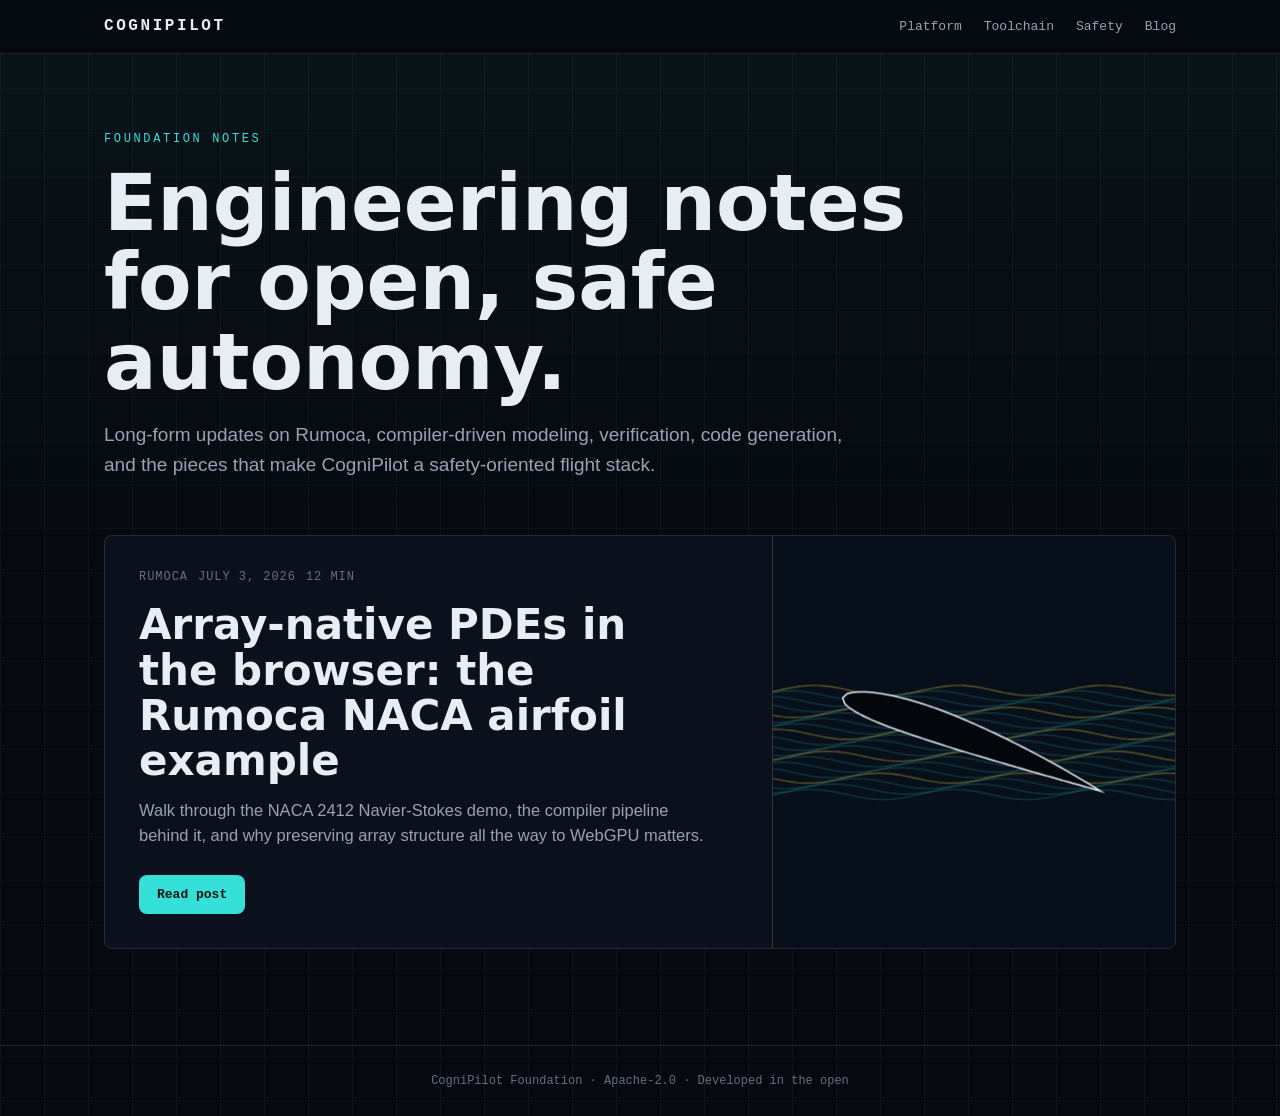
==== site/blog/index.html @ 6e5c103f "Add Rumoca NACA blog and gated Pages deploy" ====
<!DOCTYPE html>
<html lang="en">
<head>
  <meta charset="utf-8">
  <meta name="viewport" content="width=device-width, initial-scale=1">
  <meta name="color-scheme" content="dark">
  <title>CogniPilot Blog</title>
  <meta name="description" content="Technical notes from the CogniPilot Foundation on safe autonomy, Rumoca, verification, and compiler-driven flight software.">
  <meta name="theme-color" content="#06090f">
  <style>
    :root {
      --bg: #06090f;
      --panel: #0c1320;
      --panel2: #101a28;
      --text: #e6edf4;
      --muted: #95a3b5;
      --dim: #627084;
      --line: rgba(255,255,255,.11);
      --accent: #35e0d8;
      --amber: #f2c33a;
      --red: #ef5a5f;
    }
    * { box-sizing: border-box; }
    body {
      margin: 0;
      background:
        linear-gradient(180deg, rgba(53,224,216,.05), rgba(6,9,15,0) 36rem),
        linear-gradient(90deg, rgba(255,255,255,.035) 1px, transparent 1px),
        linear-gradient(180deg, rgba(255,255,255,.025) 1px, transparent 1px),
        var(--bg);
      background-size: auto, 44px 44px, 44px 44px, auto;
      color: var(--text);
      font-family: "IBM Plex Sans", -apple-system, BlinkMacSystemFont, "Segoe UI", sans-serif;
      line-height: 1.55;
    }
    a { color: inherit; text-decoration: none; }
    header {
      position: sticky;
      top: 0;
      z-index: 20;
      border-bottom: 1px solid var(--line);
      background: rgba(6,9,15,.82);
      backdrop-filter: blur(14px);
    }
    nav {
      max-width: 1120px;
      margin: 0 auto;
      padding: 14px 24px;
      display: flex;
      align-items: center;
      gap: 26px;
    }
    .brand {
      font-family: "IBM Plex Mono", ui-monospace, monospace;
      font-weight: 700;
      letter-spacing: .16em;
      color: var(--text);
    }
    .links {
      margin-left: auto;
      display: flex;
      gap: 22px;
      color: var(--muted);
      font: 13px "IBM Plex Mono", ui-monospace, monospace;
    }
    .links a:hover { color: var(--accent); }
    main {
      max-width: 1120px;
      margin: 0 auto;
      padding: 78px 24px 96px;
    }
    .eyebrow {
      color: var(--accent);
      font: 12px "IBM Plex Mono", ui-monospace, monospace;
      letter-spacing: .22em;
      text-transform: uppercase;
    }
    h1 {
      max-width: 820px;
      margin: 18px 0 18px;
      font-family: "Space Grotesk", "IBM Plex Sans", system-ui, sans-serif;
      font-size: clamp(42px, 7vw, 78px);
      line-height: 1.02;
      letter-spacing: 0;
    }
    .lead {
      max-width: 760px;
      margin: 0;
      color: var(--muted);
      font-size: 19px;
    }
    .post-grid {
      display: grid;
      grid-template-columns: minmax(0, 1fr);
      gap: 18px;
      margin-top: 56px;
    }
    .post {
      display: grid;
      grid-template-columns: minmax(0, .92fr) minmax(300px, .58fr);
      gap: 28px;
      border: 1px solid var(--line);
      background: rgba(12,19,32,.82);
      border-radius: 8px;
      overflow: hidden;
    }
    .post-copy { padding: 34px; }
    .meta {
      display: flex;
      flex-wrap: wrap;
      gap: 10px;
      margin-bottom: 18px;
      color: var(--dim);
      font: 12px "IBM Plex Mono", ui-monospace, monospace;
      letter-spacing: .08em;
      text-transform: uppercase;
    }
    h2 {
      margin: 0 0 14px;
      font-family: "Space Grotesk", "IBM Plex Sans", system-ui, sans-serif;
      font-size: clamp(26px, 3.5vw, 42px);
      line-height: 1.08;
      letter-spacing: 0;
    }
    .post p {
      margin: 0;
      color: var(--muted);
      font-size: 16.5px;
    }
    .button {
      display: inline-flex;
      align-items: center;
      gap: 10px;
      margin-top: 26px;
      padding: 12px 18px;
      border-radius: 8px;
      background: var(--accent);
      color: #04120f;
      font: 700 13px "IBM Plex Mono", ui-monospace, monospace;
    }
    .visual {
      min-height: 330px;
      border-left: 1px solid var(--line);
      background:
        linear-gradient(135deg, rgba(53,224,216,.18), rgba(242,195,58,.08) 46%, rgba(239,90,95,.10)),
        #07101a;
      position: relative;
      overflow: hidden;
    }
    .visual canvas {
      position: absolute;
      inset: 0;
      width: 100%;
      height: 100%;
    }
    footer {
      border-top: 1px solid var(--line);
      color: var(--dim);
      padding: 28px 24px;
      font: 12px "IBM Plex Mono", ui-monospace, monospace;
      text-align: center;
    }
    @media (max-width: 820px) {
      nav { flex-wrap: wrap; }
      .links { width: 100%; margin-left: 0; justify-content: space-between; }
      .post { grid-template-columns: 1fr; }
      .visual { min-height: 260px; border-left: 0; border-top: 1px solid var(--line); }
      .post-copy { padding: 26px; }
    }
  </style>
</head>
<body>
  <header>
    <nav>
      <a class="brand" href="../">COGNIPILOT</a>
      <div class="links">
        <a href="../#platform">Platform</a>
        <a href="../#toolchain">Toolchain</a>
        <a href="../#safety">Safety</a>
        <a href="./">Blog</a>
      </div>
    </nav>
  </header>
  <main>
    <div class="eyebrow">Foundation Notes</div>
    <h1>Engineering notes for open, safe autonomy.</h1>
    <p class="lead">Long-form updates on Rumoca, compiler-driven modeling, verification, code generation, and the pieces that make CogniPilot a safety-oriented flight stack.</p>

    <section class="post-grid" aria-label="Blog posts">
      <article class="post">
        <div class="post-copy">
          <div class="meta">
            <span>Rumoca</span>
            <span>July 3, 2026</span>
            <span>12 min</span>
          </div>
          <h2>Array-native PDEs in the browser: the Rumoca NACA airfoil example</h2>
          <p>Walk through the NACA 2412 Navier-Stokes demo, the compiler pipeline behind it, and why preserving array structure all the way to WebGPU matters.</p>
          <a class="button" href="rumoca-naca-pde.html">Read post</a>
        </div>
        <div class="visual" aria-hidden="true">
          <canvas id="airfoil-preview"></canvas>
        </div>
      </article>
    </section>
  </main>
  <footer>
    CogniPilot Foundation · Apache-2.0 · Developed in the open
  </footer>
  <script>
    (function () {
      const canvas = document.getElementById('airfoil-preview');
      if (!canvas) return;
      const ctx = canvas.getContext('2d');
      function resize() {
        const r = canvas.getBoundingClientRect();
        const dpr = Math.min(2, window.devicePixelRatio || 1);
        canvas.width = Math.max(1, Math.floor(r.width * dpr));
        canvas.height = Math.max(1, Math.floor(r.height * dpr));
        ctx.setTransform(dpr, 0, 0, dpr, 0, 0);
      }
      function naca(x) {
        const m = 0.02, p = 0.4, t = 0.12;
        const yc = x < p ? m / (p * p) * (2 * p * x - x * x)
                         : m / ((1 - p) * (1 - p)) * ((1 - 2 * p) + 2 * p * x - x * x);
        const dyc = x < p ? 2 * m / (p * p) * (p - x)
                          : 2 * m / ((1 - p) * (1 - p)) * (p - x);
        const yt = 5 * t * (0.2969 * Math.sqrt(Math.max(x, 0)) - 0.1260 * x - 0.3516 * x * x + 0.2843 * x * x * x - 0.1036 * x * x * x * x);
        const th = Math.atan(dyc);
        return {
          ux: x - yt * Math.sin(th),
          uy: yc + yt * Math.cos(th),
          lx: x + yt * Math.sin(th),
          ly: yc - yt * Math.cos(th)
        };
      }
      function draw(t) {
        const w = canvas.clientWidth || 400;
        const h = canvas.clientHeight || 300;
        ctx.clearRect(0, 0, w, h);
        ctx.fillStyle = '#07101a';
        ctx.fillRect(0, 0, w, h);
        const cx = w * 0.48, cy = h * 0.50, chord = Math.min(w * 0.68, h * 1.25);
        const aoa = Math.sin(t * 0.00045) * 0.34 + 0.14;
        const px = (x, y) => {
          const X = (x - 0.48) * chord;
          const Y = -y * chord;
          return [cx + X * Math.cos(aoa) - Y * Math.sin(aoa), cy + X * Math.sin(aoa) + Y * Math.cos(aoa)];
        };
        for (let k = 0; k < 20; k++) {
          const yy = (k / 19 - .5) * h * .72;
          ctx.beginPath();
          for (let i = 0; i <= 80; i++) {
            const x = i / 80 * w;
            const y = cy + yy * .35 + Math.sin(i * .22 + t * .002 + k) * 5;
            if (i === 0) ctx.moveTo(x, y); else ctx.lineTo(x, y);
          }
          ctx.strokeStyle = k % 4 === 0 ? 'rgba(242,195,58,.38)' : 'rgba(53,224,216,.26)';
          ctx.lineWidth = k % 4 === 0 ? 1.4 : 1;
          ctx.stroke();
        }
        ctx.beginPath();
        for (let i = 0; i <= 80; i++) {
          const a = naca(i / 80);
          const p = px(a.ux, a.uy);
          if (i === 0) ctx.moveTo(p[0], p[1]); else ctx.lineTo(p[0], p[1]);
        }
        for (let i = 80; i >= 0; i--) {
          const a = naca(i / 80);
          const p = px(a.lx, a.ly);
          ctx.lineTo(p[0], p[1]);
        }
        ctx.closePath();
        ctx.fillStyle = '#03070c';
        ctx.fill();
        ctx.strokeStyle = '#e6edf4';
        ctx.lineWidth = 1.5;
        ctx.stroke();
        requestAnimationFrame(draw);
      }
      resize();
      window.addEventListener('resize', resize);
      requestAnimationFrame(draw);
    })();
  </script>
</body>
</html>
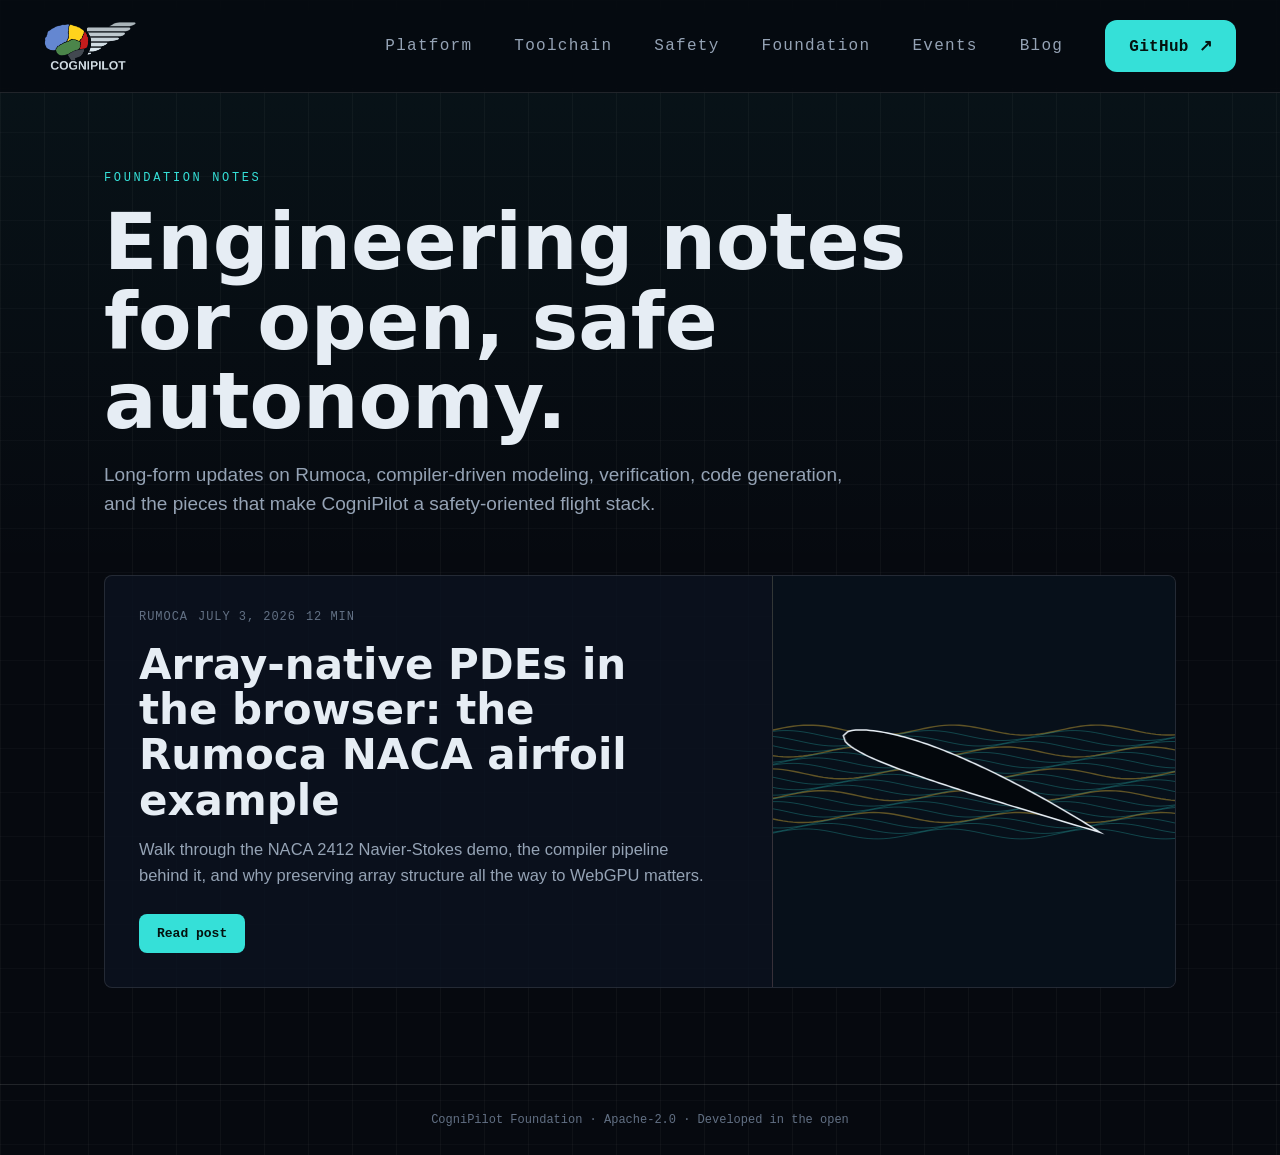
==== commit acd78262: "Use Rumoca guide widget on NACA blog" ====
--- a/site/blog/index.html
+++ b/site/blog/index.html
@@ -43,27 +43,37 @@
       backdrop-filter: blur(14px);
     }
     nav {
-      max-width: 1120px;
+      width: 100%;
+      min-height: 92px;
       margin: 0 auto;
-      padding: 14px 24px;
+      padding: 20px 44px;
       display: flex;
       align-items: center;
-      gap: 26px;
+      gap: 28px;
     }
     .brand {
-      font-family: "IBM Plex Mono", ui-monospace, monospace;
-      font-weight: 700;
-      letter-spacing: .16em;
-      color: var(--text);
-    }
+      display: flex;
+      align-items: center;
+    }
+    .brand img { height: 50px; width: auto; display: block; }
     .links {
       margin-left: auto;
       display: flex;
-      gap: 22px;
+      align-items: center;
+      gap: 42px;
       color: var(--muted);
-      font: 13px "IBM Plex Mono", ui-monospace, monospace;
+      font: 16px "IBM Plex Mono", ui-monospace, monospace;
+      letter-spacing: .08em;
     }
     .links a:hover { color: var(--accent); }
+    .github-link {
+      padding: 16px 24px;
+      border-radius: 12px;
+      background: var(--accent);
+      color: #04120f;
+      font-weight: 700;
+      letter-spacing: .02em;
+    }
     main {
       max-width: 1120px;
       margin: 0 auto;
@@ -161,8 +171,10 @@
       text-align: center;
     }
     @media (max-width: 820px) {
-      nav { flex-wrap: wrap; }
-      .links { width: 100%; margin-left: 0; justify-content: space-between; }
+      nav { min-height: auto; flex-wrap: wrap; padding: 16px 20px; }
+      .brand img { height: 38px; }
+      .links { width: 100%; margin-left: 0; justify-content: flex-start; gap: 16px; overflow-x: auto; font-size: 12px; }
+      .github-link { padding: 10px 14px; border-radius: 8px; }
       .post { grid-template-columns: 1fr; }
       .visual { min-height: 260px; border-left: 0; border-top: 1px solid var(--line); }
       .post-copy { padding: 26px; }
@@ -172,12 +184,17 @@
 <body>
   <header>
     <nav>
-      <a class="brand" href="../">COGNIPILOT</a>
+      <a class="brand" href="../" aria-label="CogniPilot home">
+        <img src="../assets/cognipilot-logo-dark.png" alt="CogniPilot">
+      </a>
       <div class="links">
         <a href="../#platform">Platform</a>
         <a href="../#toolchain">Toolchain</a>
         <a href="../#safety">Safety</a>
+        <a href="../#foundation">Foundation</a>
+        <a href="../#summit">Events</a>
         <a href="./">Blog</a>
+        <a class="github-link" href="https://github.com/CogniPilot" target="_blank" rel="noreferrer">GitHub &#8599;</a>
       </div>
     </nav>
   </header>
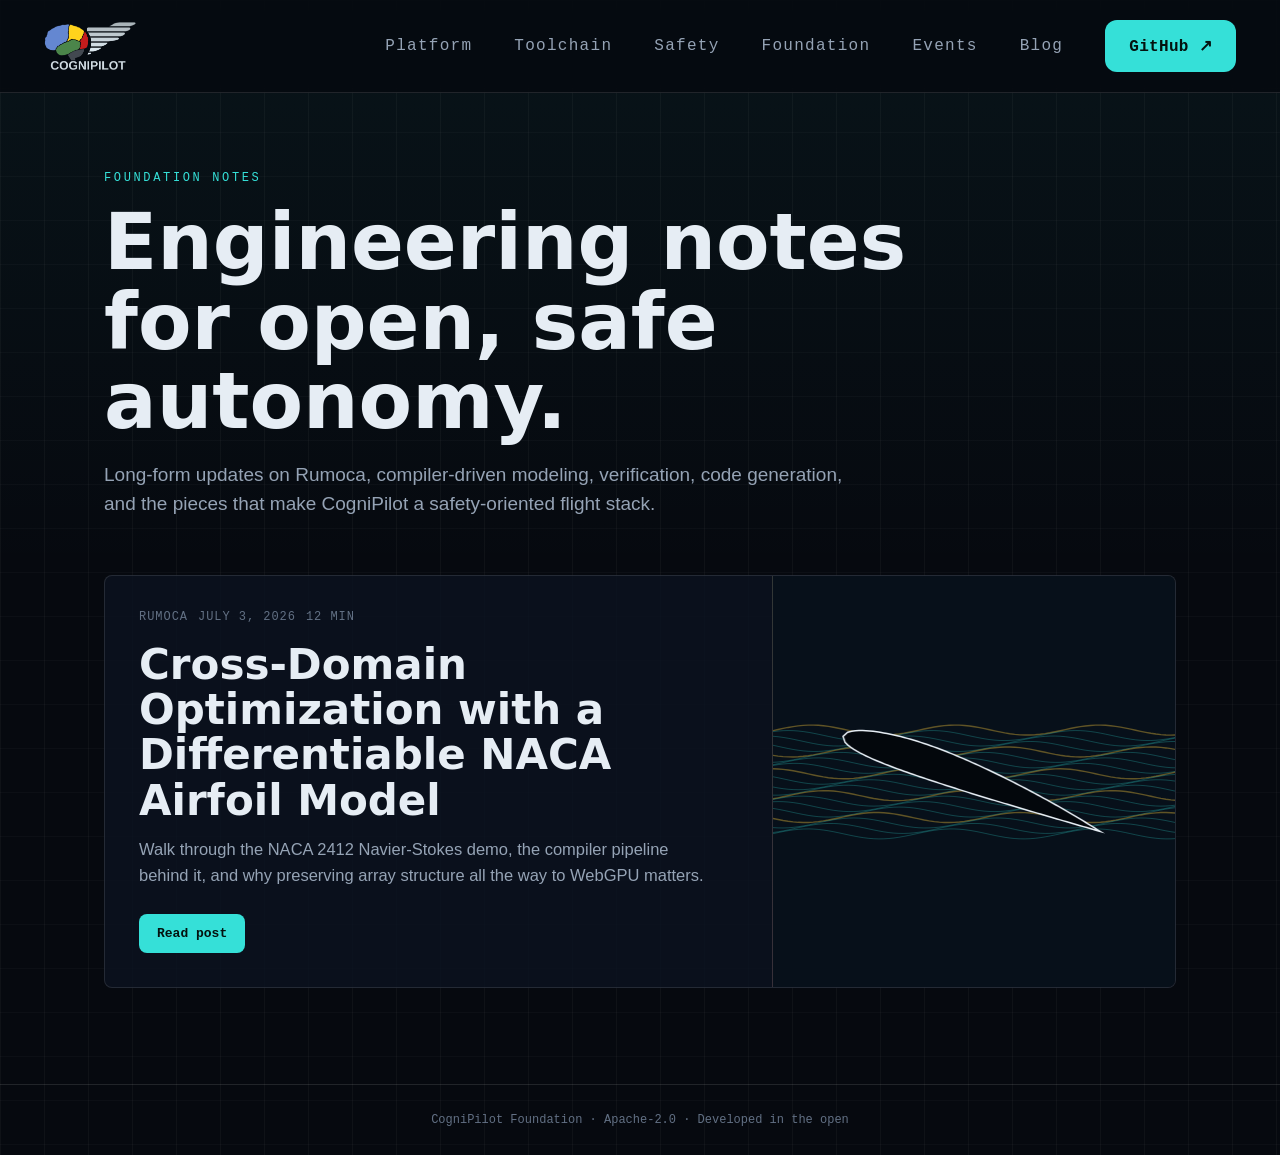
==== commit d916f8e5: "Update NACA blog title" ====
--- a/site/blog/index.html
+++ b/site/blog/index.html
@@ -211,7 +211,7 @@
             <span>July 3, 2026</span>
             <span>12 min</span>
           </div>
-          <h2>Array-native PDEs in the browser: the Rumoca NACA airfoil example</h2>
+          <h2>Cross-Domain Optimization with a Differentiable NACA Airfoil Model</h2>
           <p>Walk through the NACA 2412 Navier-Stokes demo, the compiler pipeline behind it, and why preserving array structure all the way to WebGPU matters.</p>
           <a class="button" href="rumoca-naca-pde.html">Read post</a>
         </div>
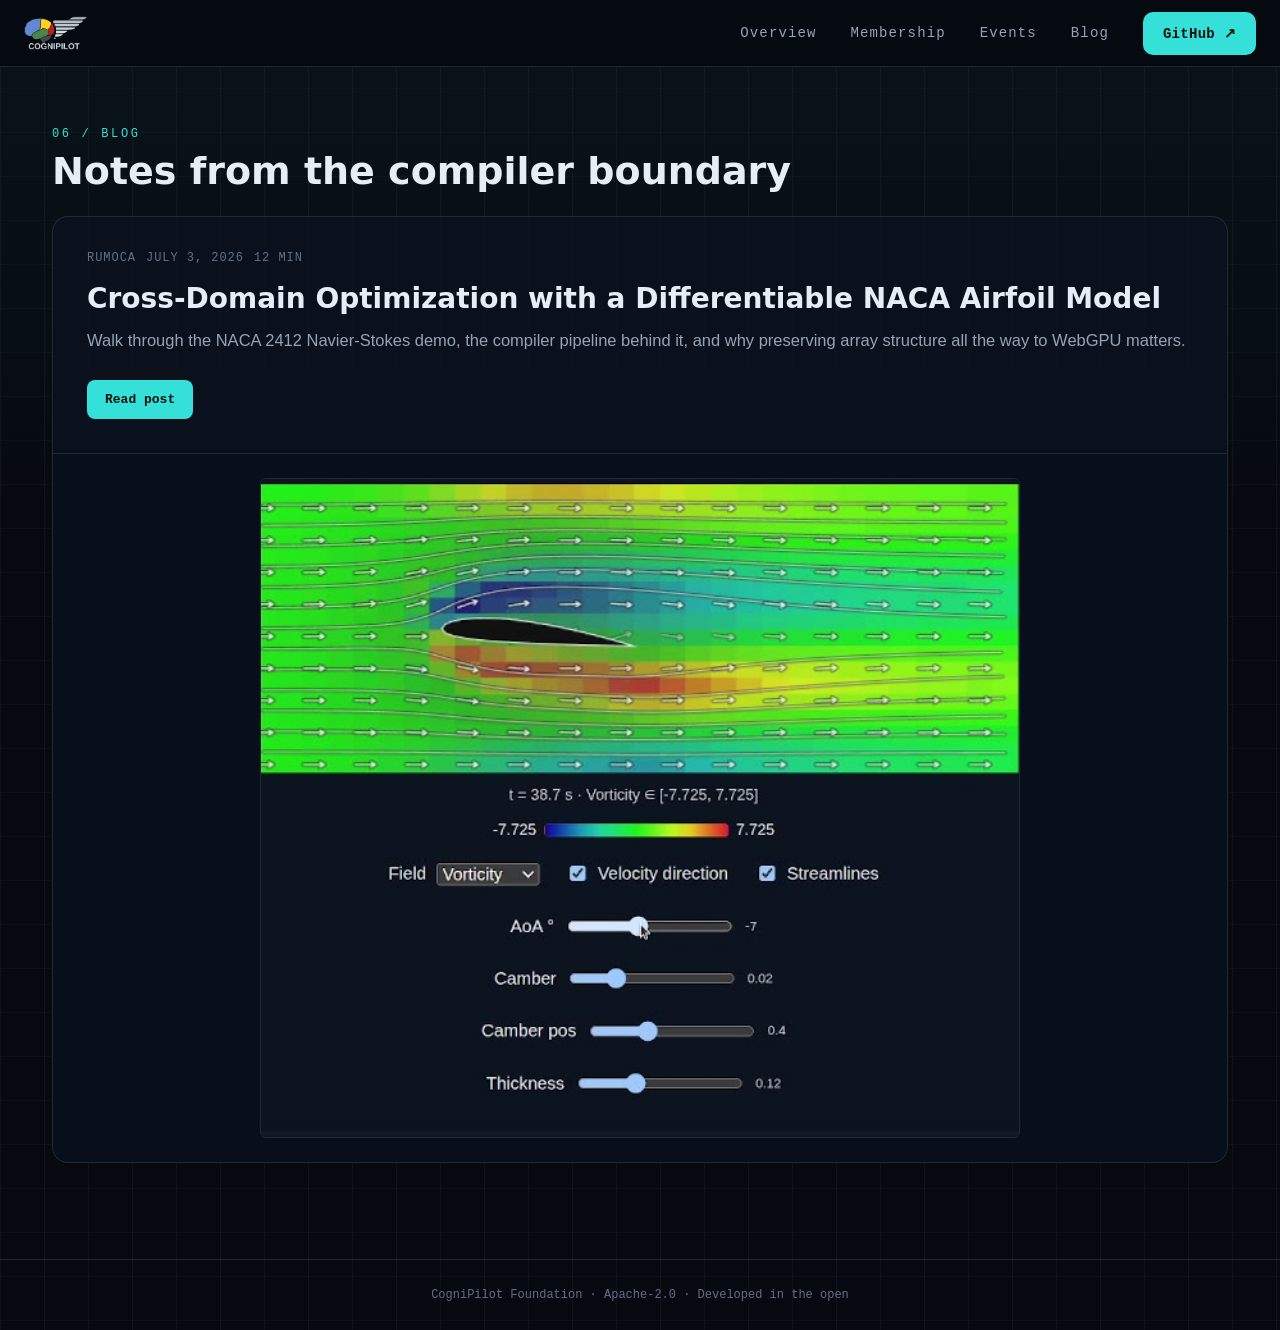
==== commit 84d48280: "Align static page headers with homepage" ====
--- a/site/blog/index.html
+++ b/site/blog/index.html
@@ -43,10 +43,10 @@
       backdrop-filter: blur(14px);
     }
     nav {
-      width: 100%;
-      min-height: 92px;
+      width: min(100%, 1320px);
+      min-height: 66px;
       margin: 0 auto;
-      padding: 20px 44px;
+      padding: 10px 24px;
       display: flex;
       align-items: center;
       gap: 28px;
@@ -55,29 +55,29 @@
       display: flex;
       align-items: center;
     }
-    .brand img { height: 50px; width: auto; display: block; }
+    .brand img { height: 34px; width: auto; display: block; }
     .links {
       margin-left: auto;
       display: flex;
       align-items: center;
-      gap: 42px;
+      gap: 34px;
       color: var(--muted);
-      font: 16px "IBM Plex Mono", ui-monospace, monospace;
+      font: 14px "IBM Plex Mono", ui-monospace, monospace;
       letter-spacing: .08em;
     }
     .links a:hover { color: var(--accent); }
     .github-link {
-      padding: 16px 24px;
-      border-radius: 12px;
+      padding: 13px 20px;
+      border-radius: 10px;
       background: var(--accent);
       color: #04120f;
       font-weight: 700;
       letter-spacing: .02em;
     }
     main {
-      max-width: 1120px;
+      max-width: 1240px;
       margin: 0 auto;
-      padding: 78px 24px 96px;
+      padding: 60px 32px 96px;
     }
     .eyebrow {
       color: var(--accent);
@@ -86,32 +86,25 @@
       text-transform: uppercase;
     }
     h1 {
-      max-width: 820px;
-      margin: 18px 0 18px;
+      margin: 10px 0 0;
       font-family: "Space Grotesk", "IBM Plex Sans", system-ui, sans-serif;
-      font-size: clamp(42px, 7vw, 78px);
-      line-height: 1.02;
+      font-size: clamp(26px, 3vw, 38px);
+      line-height: 1.08;
       letter-spacing: 0;
-    }
-    .lead {
-      max-width: 760px;
-      margin: 0;
-      color: var(--muted);
-      font-size: 19px;
     }
     .post-grid {
       display: grid;
       grid-template-columns: minmax(0, 1fr);
       gap: 18px;
-      margin-top: 56px;
+      margin-top: 24px;
     }
     .post {
       display: grid;
-      grid-template-columns: minmax(0, .92fr) minmax(300px, .58fr);
-      gap: 28px;
+      grid-template-columns: minmax(0, 1fr);
+      gap: 0;
       border: 1px solid var(--line);
       background: rgba(12,19,32,.82);
-      border-radius: 8px;
+      border-radius: 16px;
       overflow: hidden;
     }
     .post-copy { padding: 34px; }
@@ -128,8 +121,8 @@
     h2 {
       margin: 0 0 14px;
       font-family: "Space Grotesk", "IBM Plex Sans", system-ui, sans-serif;
-      font-size: clamp(26px, 3.5vw, 42px);
-      line-height: 1.08;
+      font-size: 28px;
+      line-height: 1.12;
       letter-spacing: 0;
     }
     .post p {
@@ -149,19 +142,20 @@
       font: 700 13px "IBM Plex Mono", ui-monospace, monospace;
     }
     .visual {
-      min-height: 330px;
-      border-left: 1px solid var(--line);
-      background:
-        linear-gradient(135deg, rgba(53,224,216,.18), rgba(242,195,58,.08) 46%, rgba(239,90,95,.10)),
-        #07101a;
-      position: relative;
-      overflow: hidden;
-    }
-    .visual canvas {
-      position: absolute;
-      inset: 0;
+      border-top: 1px solid var(--line);
+      background: #07101a;
+      padding: 24px;
+      display: flex;
+      align-items: center;
+      justify-content: center;
+    }
+    .visual img {
       width: 100%;
-      height: 100%;
+      max-width: 760px;
+      height: auto;
+      display: block;
+      border: 1px solid var(--line);
+      border-radius: 6px;
     }
     footer {
       border-top: 1px solid var(--line);
@@ -171,12 +165,11 @@
       text-align: center;
     }
     @media (max-width: 820px) {
-      nav { min-height: auto; flex-wrap: wrap; padding: 16px 20px; }
-      .brand img { height: 38px; }
+      nav { min-height: auto; flex-wrap: wrap; padding: 12px 20px; }
+      .brand img { height: 32px; }
       .links { width: 100%; margin-left: 0; justify-content: flex-start; gap: 16px; overflow-x: auto; font-size: 12px; }
       .github-link { padding: 10px 14px; border-radius: 8px; }
-      .post { grid-template-columns: 1fr; }
-      .visual { min-height: 260px; border-left: 0; border-top: 1px solid var(--line); }
+      .visual { padding: 14px; }
       .post-copy { padding: 26px; }
     }
   </style>
@@ -188,20 +181,17 @@
         <img src="../assets/cognipilot-logo-dark.png" alt="CogniPilot">
       </a>
       <div class="links">
-        <a href="../#platform">Platform</a>
-        <a href="../#toolchain">Toolchain</a>
-        <a href="../#safety">Safety</a>
-        <a href="../#foundation">Foundation</a>
-        <a href="../#summit">Events</a>
+        <a href="../">Overview</a>
+        <a href="../#foundation-support">Membership</a>
+        <a href="../events/">Events</a>
         <a href="./">Blog</a>
         <a class="github-link" href="https://github.com/CogniPilot" target="_blank" rel="noreferrer">GitHub &#8599;</a>
       </div>
     </nav>
   </header>
   <main>
-    <div class="eyebrow">Foundation Notes</div>
-    <h1>Engineering notes for open, safe autonomy.</h1>
-    <p class="lead">Long-form updates on Rumoca, compiler-driven modeling, verification, code generation, and the pieces that make CogniPilot a safety-oriented flight stack.</p>
+    <div class="eyebrow">06 / Blog</div>
+    <h1>Notes from the compiler boundary</h1>
 
     <section class="post-grid" aria-label="Blog posts">
       <article class="post">
@@ -215,8 +205,8 @@
           <p>Walk through the NACA 2412 Navier-Stokes demo, the compiler pipeline behind it, and why preserving array structure all the way to WebGPU matters.</p>
           <a class="button" href="rumoca-naca-pde.html">Read post</a>
         </div>
-        <div class="visual" aria-hidden="true">
-          <canvas id="airfoil-preview"></canvas>
+        <div class="visual">
+          <img src="assets/rumoca_naca_blog_poster.jpg" alt="Rumoca NACA airfoil PDE demo preview" loading="lazy">
         </div>
       </article>
     </section>
@@ -224,81 +214,5 @@
   <footer>
     CogniPilot Foundation · Apache-2.0 · Developed in the open
   </footer>
-  <script>
-    (function () {
-      const canvas = document.getElementById('airfoil-preview');
-      if (!canvas) return;
-      const ctx = canvas.getContext('2d');
-      function resize() {
-        const r = canvas.getBoundingClientRect();
-        const dpr = Math.min(2, window.devicePixelRatio || 1);
-        canvas.width = Math.max(1, Math.floor(r.width * dpr));
-        canvas.height = Math.max(1, Math.floor(r.height * dpr));
-        ctx.setTransform(dpr, 0, 0, dpr, 0, 0);
-      }
-      function naca(x) {
-        const m = 0.02, p = 0.4, t = 0.12;
-        const yc = x < p ? m / (p * p) * (2 * p * x - x * x)
-                         : m / ((1 - p) * (1 - p)) * ((1 - 2 * p) + 2 * p * x - x * x);
-        const dyc = x < p ? 2 * m / (p * p) * (p - x)
-                          : 2 * m / ((1 - p) * (1 - p)) * (p - x);
-        const yt = 5 * t * (0.2969 * Math.sqrt(Math.max(x, 0)) - 0.1260 * x - 0.3516 * x * x + 0.2843 * x * x * x - 0.1036 * x * x * x * x);
-        const th = Math.atan(dyc);
-        return {
-          ux: x - yt * Math.sin(th),
-          uy: yc + yt * Math.cos(th),
-          lx: x + yt * Math.sin(th),
-          ly: yc - yt * Math.cos(th)
-        };
-      }
-      function draw(t) {
-        const w = canvas.clientWidth || 400;
-        const h = canvas.clientHeight || 300;
-        ctx.clearRect(0, 0, w, h);
-        ctx.fillStyle = '#07101a';
-        ctx.fillRect(0, 0, w, h);
-        const cx = w * 0.48, cy = h * 0.50, chord = Math.min(w * 0.68, h * 1.25);
-        const aoa = Math.sin(t * 0.00045) * 0.34 + 0.14;
-        const px = (x, y) => {
-          const X = (x - 0.48) * chord;
-          const Y = -y * chord;
-          return [cx + X * Math.cos(aoa) - Y * Math.sin(aoa), cy + X * Math.sin(aoa) + Y * Math.cos(aoa)];
-        };
-        for (let k = 0; k < 20; k++) {
-          const yy = (k / 19 - .5) * h * .72;
-          ctx.beginPath();
-          for (let i = 0; i <= 80; i++) {
-            const x = i / 80 * w;
-            const y = cy + yy * .35 + Math.sin(i * .22 + t * .002 + k) * 5;
-            if (i === 0) ctx.moveTo(x, y); else ctx.lineTo(x, y);
-          }
-          ctx.strokeStyle = k % 4 === 0 ? 'rgba(242,195,58,.38)' : 'rgba(53,224,216,.26)';
-          ctx.lineWidth = k % 4 === 0 ? 1.4 : 1;
-          ctx.stroke();
-        }
-        ctx.beginPath();
-        for (let i = 0; i <= 80; i++) {
-          const a = naca(i / 80);
-          const p = px(a.ux, a.uy);
-          if (i === 0) ctx.moveTo(p[0], p[1]); else ctx.lineTo(p[0], p[1]);
-        }
-        for (let i = 80; i >= 0; i--) {
-          const a = naca(i / 80);
-          const p = px(a.lx, a.ly);
-          ctx.lineTo(p[0], p[1]);
-        }
-        ctx.closePath();
-        ctx.fillStyle = '#03070c';
-        ctx.fill();
-        ctx.strokeStyle = '#e6edf4';
-        ctx.lineWidth = 1.5;
-        ctx.stroke();
-        requestAnimationFrame(draw);
-      }
-      resize();
-      window.addEventListener('resize', resize);
-      requestAnimationFrame(draw);
-    })();
-  </script>
 </body>
 </html>
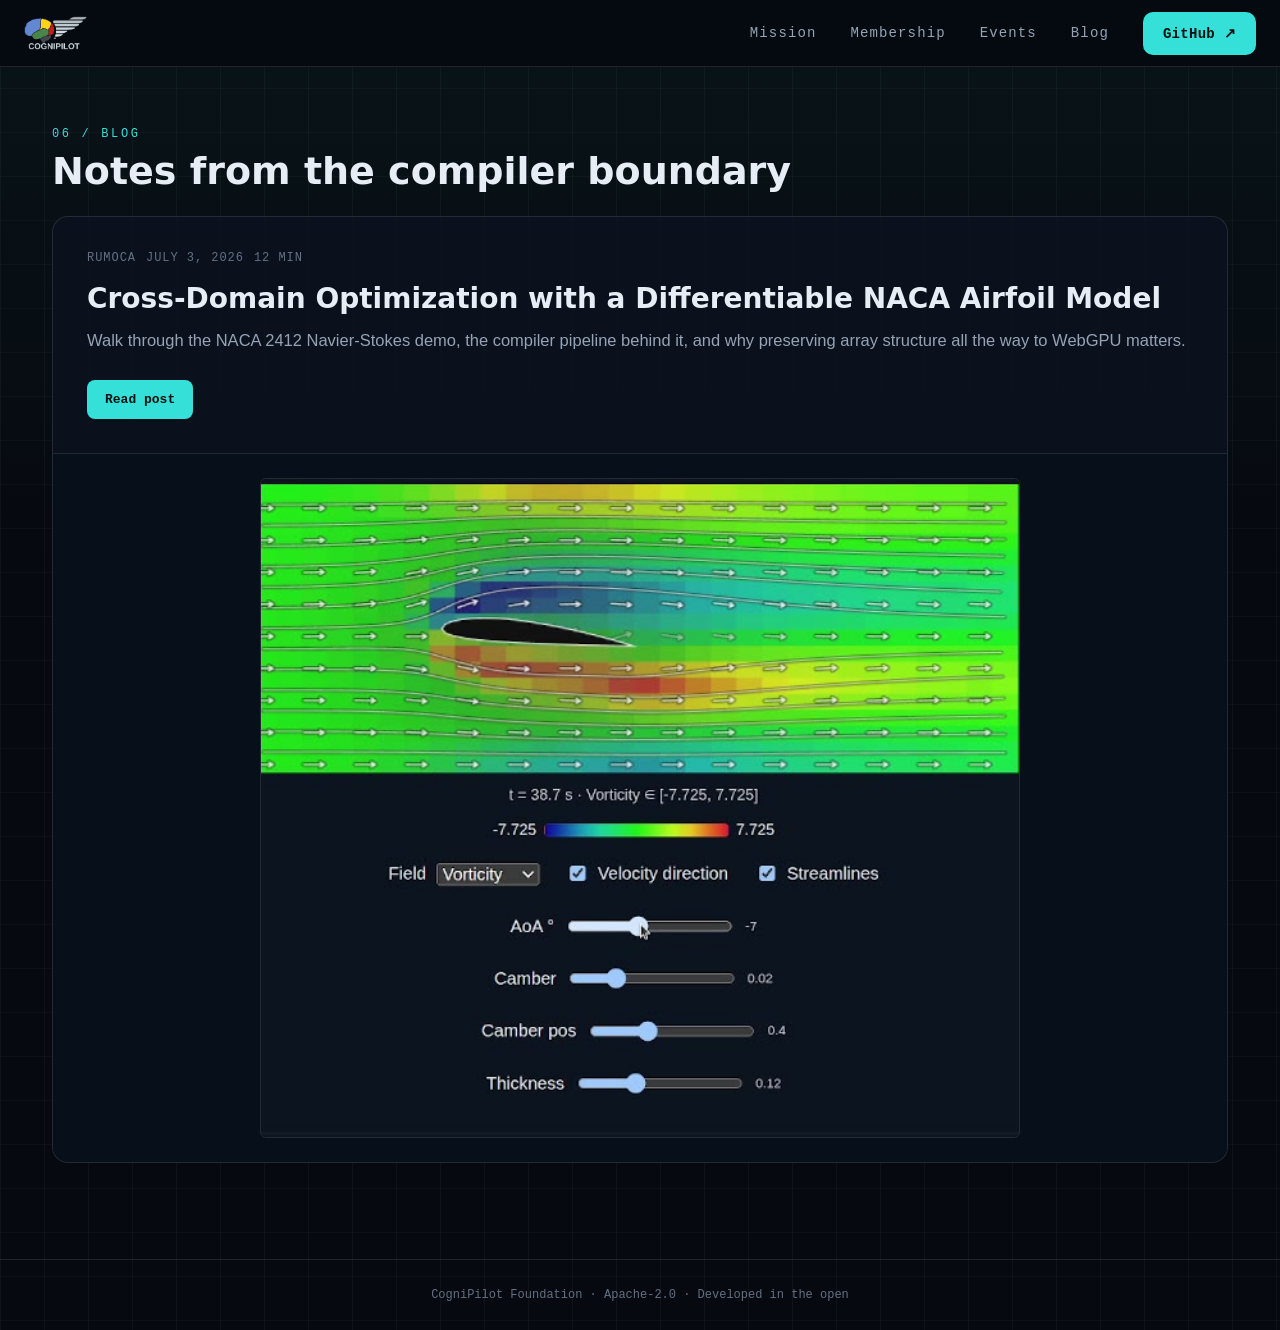
==== commit 0897dcac: "Rename overview nav to mission" ====
--- a/site/blog/index.html
+++ b/site/blog/index.html
@@ -181,7 +181,7 @@
         <img src="../assets/cognipilot-logo-dark.png" alt="CogniPilot">
       </a>
       <div class="links">
-        <a href="../">Overview</a>
+        <a href="../">Mission</a>
         <a href="../#foundation-support">Membership</a>
         <a href="../events/">Events</a>
         <a href="./">Blog</a>
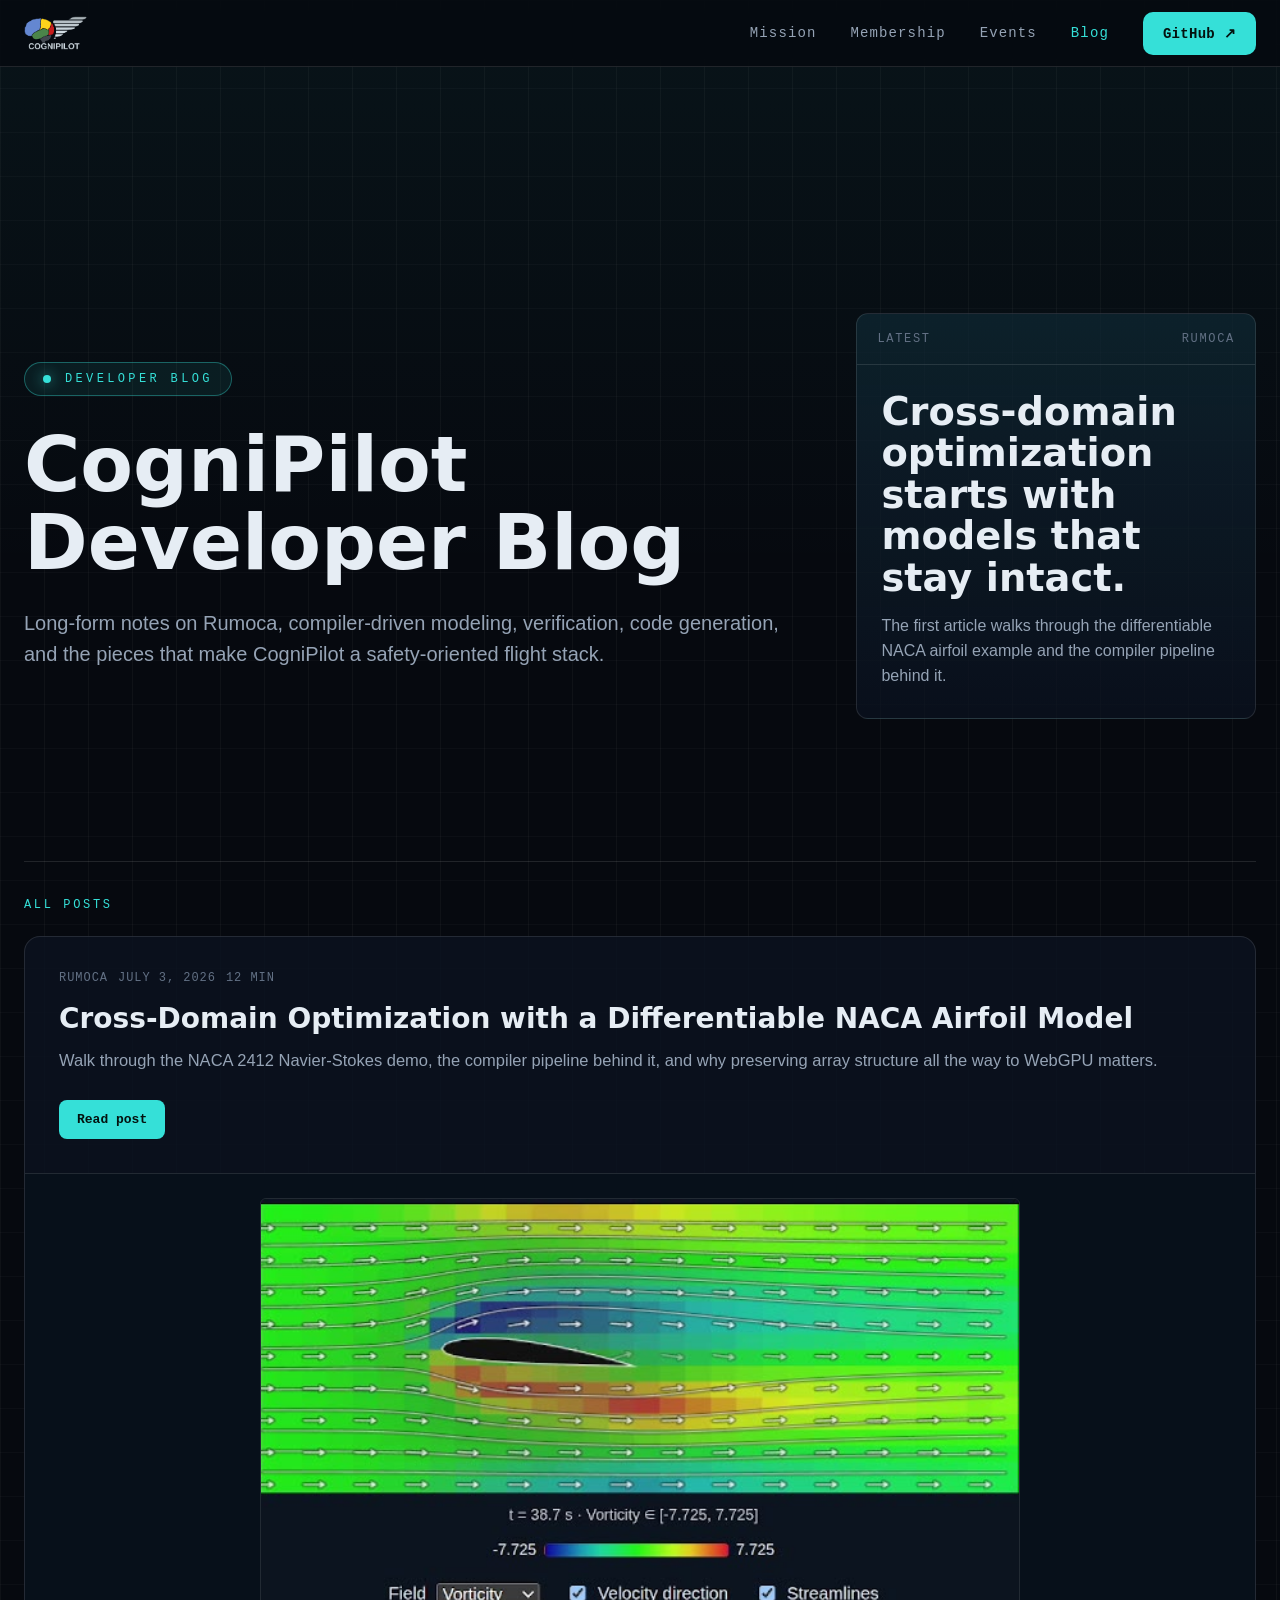
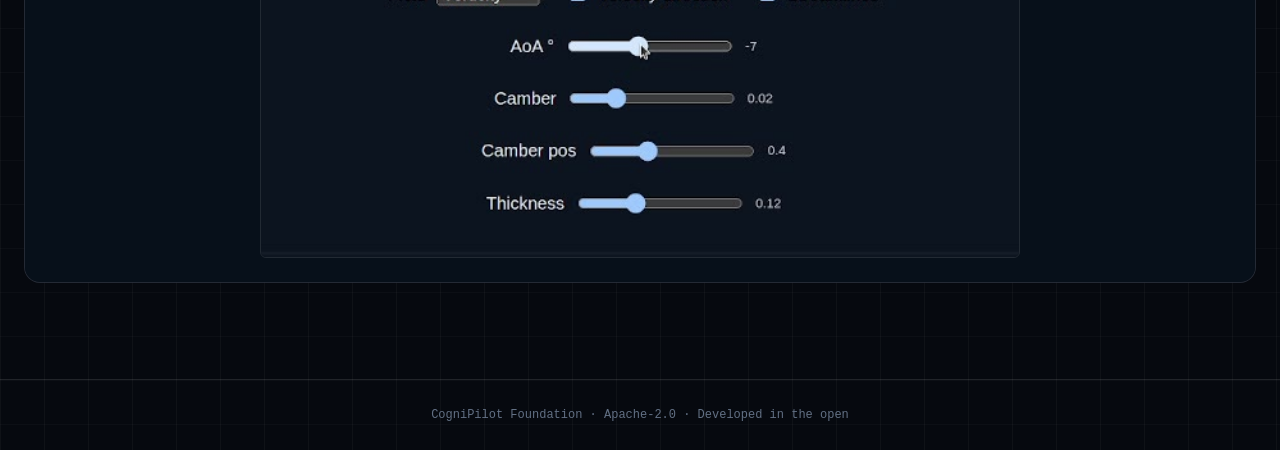
==== commit 29a1490d: "Align navigation and membership pages" ====
--- a/site/blog/index.html
+++ b/site/blog/index.html
@@ -4,7 +4,7 @@
   <meta charset="utf-8">
   <meta name="viewport" content="width=device-width, initial-scale=1">
   <meta name="color-scheme" content="dark">
-  <title>CogniPilot Blog</title>
+  <title>CogniPilot Developer Blog</title>
   <meta name="description" content="Technical notes from the CogniPilot Foundation on safe autonomy, Rumoca, verification, and compiler-driven flight software.">
   <meta name="theme-color" content="#06090f">
   <style>
@@ -65,7 +65,7 @@
       font: 14px "IBM Plex Mono", ui-monospace, monospace;
       letter-spacing: .08em;
     }
-    .links a:hover { color: var(--accent); }
+    .links a:hover, .links a[aria-current="page"] { color: var(--accent); }
     .github-link {
       padding: 13px 20px;
       border-radius: 10px;
@@ -75,22 +75,97 @@
       letter-spacing: .02em;
     }
     main {
-      max-width: 1240px;
+      max-width: 1320px;
       margin: 0 auto;
-      padding: 60px 32px 96px;
-    }
-    .eyebrow {
+      padding: 104px 24px 96px;
+    }
+    .pill {
+      display: inline-flex;
+      align-items: center;
+      gap: 14px;
+      min-height: 34px;
+      padding: 0 18px;
+      border: 1px solid rgba(53,224,216,.36);
+      border-radius: 999px;
+      background: rgba(53,224,216,.08);
+      color: var(--accent);
+      font: 12px "IBM Plex Mono", ui-monospace, monospace;
+      letter-spacing: .28em;
+      text-transform: uppercase;
+    }
+    .pill::before {
+      content: "";
+      width: 8px;
+      height: 8px;
+      border-radius: 999px;
+      background: var(--accent);
+      box-shadow: 0 0 14px rgba(53,224,216,.75);
+    }
+    .hero {
+      display: grid;
+      grid-template-columns: minmax(0, 1fr) minmax(320px, .52fr);
+      gap: 64px;
+      align-items: center;
+      min-height: calc(100vh - 210px);
+    }
+    h1 {
+      max-width: 760px;
+      margin: 30px 0 26px;
+      font-family: "Space Grotesk", "IBM Plex Sans", system-ui, sans-serif;
+      font-size: clamp(46px, 6vw, 84px);
+      line-height: 1.02;
+      letter-spacing: 0;
+    }
+    .lead {
+      max-width: 780px;
+      margin: 0;
+      color: var(--muted);
+      font-size: 20px;
+      line-height: 1.55;
+    }
+    .hero-card {
+      border: 1px solid var(--line);
+      border-radius: 12px;
+      background:
+        linear-gradient(180deg, rgba(53,224,216,.08), rgba(53,224,216,0)),
+        rgba(12,19,32,.72);
+      overflow: hidden;
+    }
+    .hero-card-header {
+      display: flex;
+      justify-content: space-between;
+      gap: 18px;
+      padding: 18px 20px;
+      border-bottom: 1px solid var(--line);
+      color: var(--dim);
+      font: 12px "IBM Plex Mono", ui-monospace, monospace;
+      letter-spacing: .14em;
+      text-transform: uppercase;
+    }
+    .hero-card-body {
+      padding: 26px 24px 30px;
+    }
+    .hero-card-body strong {
+      display: block;
+      color: var(--text);
+      font-family: "Space Grotesk", "IBM Plex Sans", system-ui, sans-serif;
+      font-size: clamp(28px, 3vw, 42px);
+      line-height: 1.08;
+    }
+    .hero-card-body p {
+      margin: 16px 0 0;
+      color: var(--muted);
+      font-size: 16px;
+    }
+    .section-label {
       color: var(--accent);
       font: 12px "IBM Plex Mono", ui-monospace, monospace;
       letter-spacing: .22em;
       text-transform: uppercase;
     }
-    h1 {
-      margin: 10px 0 0;
-      font-family: "Space Grotesk", "IBM Plex Sans", system-ui, sans-serif;
-      font-size: clamp(26px, 3vw, 38px);
-      line-height: 1.08;
-      letter-spacing: 0;
+    .post-section {
+      padding-top: 36px;
+      border-top: 1px solid var(--line);
     }
     .post-grid {
       display: grid;
@@ -169,6 +244,8 @@
       .brand img { height: 32px; }
       .links { width: 100%; margin-left: 0; justify-content: flex-start; gap: 16px; overflow-x: auto; font-size: 12px; }
       .github-link { padding: 10px 14px; border-radius: 8px; }
+      main { padding: 58px 20px 72px; }
+      .hero { grid-template-columns: 1fr; gap: 34px; min-height: auto; }
       .visual { padding: 14px; }
       .post-copy { padding: 26px; }
     }
@@ -182,33 +259,51 @@
       </a>
       <div class="links">
         <a href="../">Mission</a>
-        <a href="../#foundation-support">Membership</a>
+        <a href="../membership/">Membership</a>
         <a href="../events/">Events</a>
-        <a href="./">Blog</a>
+        <a href="./" aria-current="page">Blog</a>
         <a class="github-link" href="https://github.com/CogniPilot" target="_blank" rel="noreferrer">GitHub &#8599;</a>
       </div>
     </nav>
   </header>
   <main>
-    <div class="eyebrow">06 / Blog</div>
-    <h1>Notes from the compiler boundary</h1>
+    <section class="hero">
+      <div>
+        <div class="pill">Developer Blog</div>
+        <h1>CogniPilot Developer Blog</h1>
+        <p class="lead">Long-form notes on Rumoca, compiler-driven modeling, verification, code generation, and the pieces that make CogniPilot a safety-oriented flight stack.</p>
+      </div>
+      <aside class="hero-card" aria-label="Blog status">
+        <div class="hero-card-header">
+          <span>Latest</span>
+          <span>Rumoca</span>
+        </div>
+        <div class="hero-card-body">
+          <strong>Cross-domain optimization starts with models that stay intact.</strong>
+          <p>The first article walks through the differentiable NACA airfoil example and the compiler pipeline behind it.</p>
+        </div>
+      </aside>
+    </section>
 
-    <section class="post-grid" aria-label="Blog posts">
-      <article class="post">
-        <div class="post-copy">
-          <div class="meta">
-            <span>Rumoca</span>
-            <span>July 3, 2026</span>
-            <span>12 min</span>
+    <section class="post-section" aria-label="Blog posts">
+      <div class="section-label">All posts</div>
+      <div class="post-grid">
+        <article class="post">
+          <div class="post-copy">
+            <div class="meta">
+              <span>Rumoca</span>
+              <span>July 3, 2026</span>
+              <span>12 min</span>
+            </div>
+            <h2>Cross-Domain Optimization with a Differentiable NACA Airfoil Model</h2>
+            <p>Walk through the NACA 2412 Navier-Stokes demo, the compiler pipeline behind it, and why preserving array structure all the way to WebGPU matters.</p>
+            <a class="button" href="rumoca-naca-pde.html">Read post</a>
           </div>
-          <h2>Cross-Domain Optimization with a Differentiable NACA Airfoil Model</h2>
-          <p>Walk through the NACA 2412 Navier-Stokes demo, the compiler pipeline behind it, and why preserving array structure all the way to WebGPU matters.</p>
-          <a class="button" href="rumoca-naca-pde.html">Read post</a>
-        </div>
-        <div class="visual">
-          <img src="assets/rumoca_naca_blog_poster.jpg" alt="Rumoca NACA airfoil PDE demo preview" loading="lazy">
-        </div>
-      </article>
+          <div class="visual">
+            <img src="assets/rumoca_naca_blog_poster.jpg" alt="Rumoca NACA airfoil PDE demo preview" loading="lazy">
+          </div>
+        </article>
+      </div>
     </section>
   </main>
   <footer>
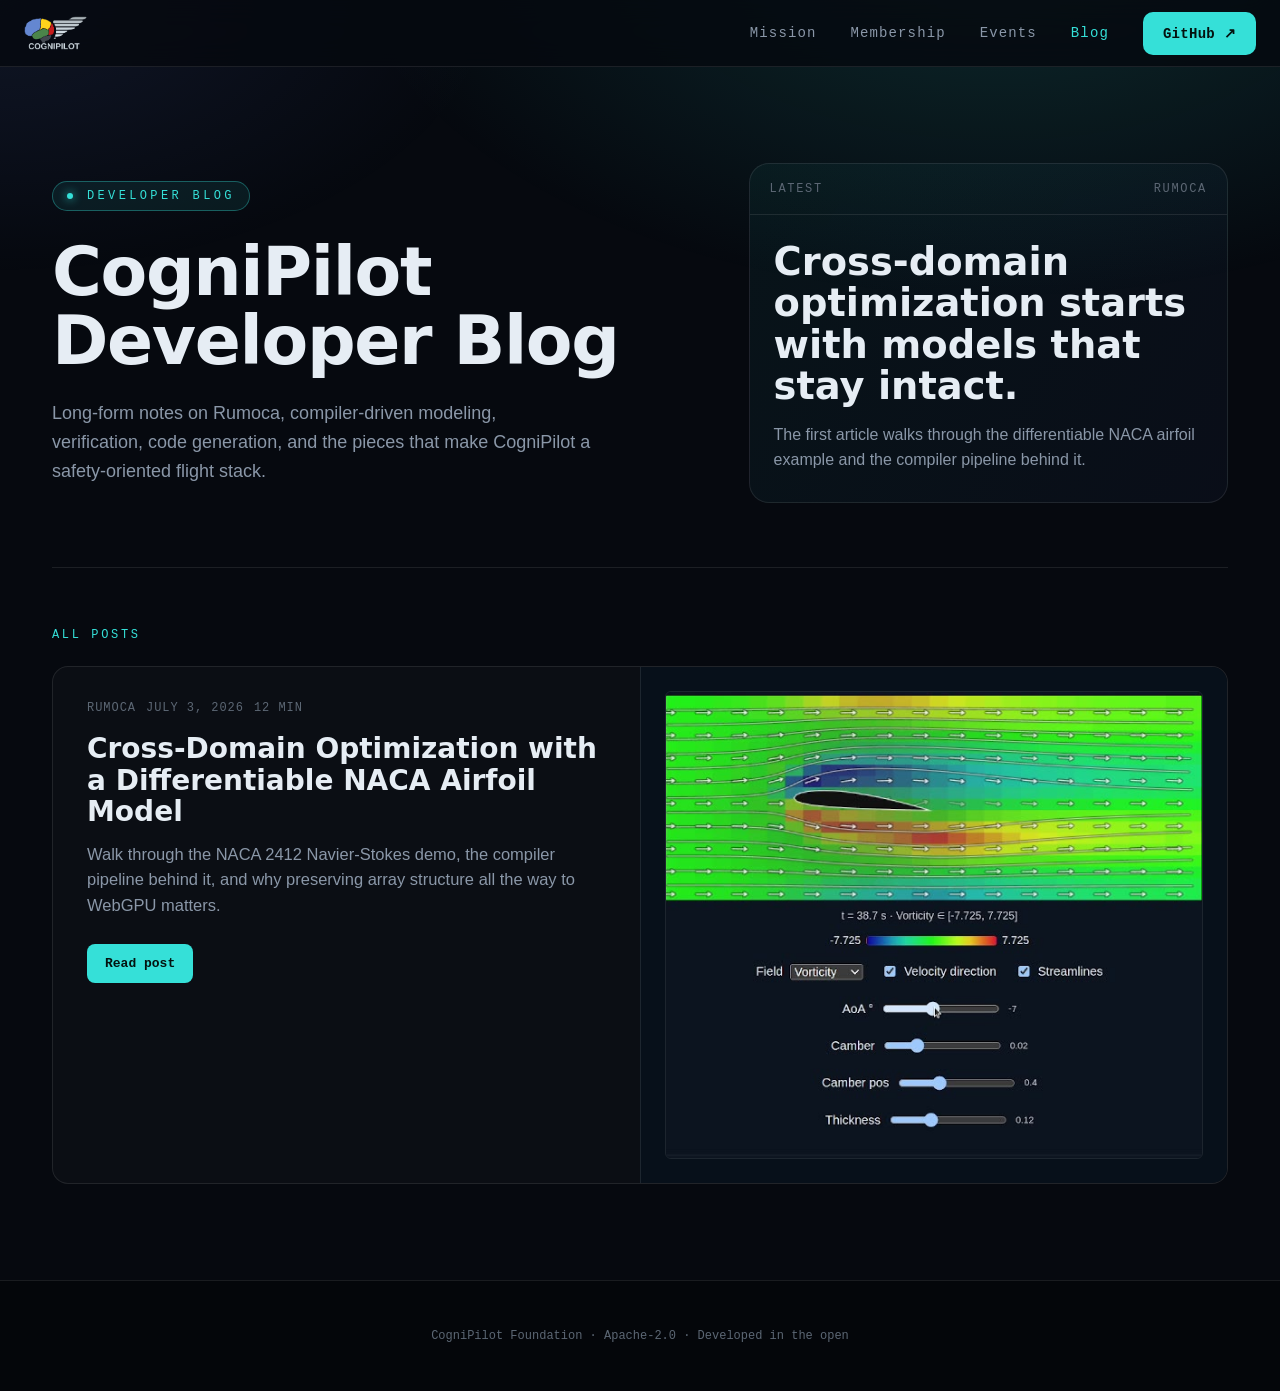
==== commit 6dc46369: "Align static pages with mission shell" ====
--- a/site/blog/index.html
+++ b/site/blog/index.html
@@ -248,6 +248,102 @@
       .hero { grid-template-columns: 1fr; gap: 34px; min-height: auto; }
       .visual { padding: 14px; }
       .post-copy { padding: 26px; }
+    }
+    @keyframes cp-blink { 0%, 100% { opacity: 1; } 50% { opacity: .25; } }
+    body {
+      --line: rgba(255,255,255,.09);
+      --line2: rgba(255,255,255,.05);
+      --panel: rgba(255,255,255,.025);
+      --muted: #8a97a8;
+      --dim: #5c6774;
+      position: relative;
+      overflow-x: hidden;
+      background: var(--bg);
+    }
+    body::before {
+      content: "";
+      position: fixed;
+      inset: 0;
+      z-index: -1;
+      pointer-events: none;
+      background:
+        radial-gradient(1100px 620px at 78% -8%, color-mix(in oklab, var(--accent) 16%, transparent), transparent 60%),
+        radial-gradient(900px 500px at 0% 0%, rgba(111,141,255,.10), transparent 55%);
+    }
+    header {
+      z-index: 50;
+      background: rgba(6,9,15,.82);
+      border-bottom-color: var(--line);
+    }
+    nav {
+      width: min(100%, 1320px);
+      min-height: 66px;
+      padding: 10px 24px;
+    }
+    main {
+      max-width: 1240px;
+      padding: 96px 32px;
+    }
+    .pill {
+      min-height: auto;
+      padding: 7px 14px;
+      border-radius: 100px;
+      border-color: color-mix(in oklab, var(--accent) 35%, transparent);
+      background: color-mix(in oklab, var(--accent) 8%, transparent);
+      letter-spacing: .28em;
+    }
+    .pill::before {
+      width: 6px;
+      height: 6px;
+      box-shadow: 0 0 10px var(--accent);
+      animation: cp-blink 2.4s ease-in-out infinite;
+    }
+    .hero {
+      grid-template-columns: 1.15fr .85fr;
+      gap: 48px;
+      min-height: auto;
+      padding-bottom: 64px;
+    }
+    h1 {
+      margin: 26px 0 0;
+      font-size: clamp(38px, 5.4vw, 68px);
+      letter-spacing: -.02em;
+    }
+    .lead {
+      max-width: 540px;
+      margin: 24px 0 0;
+      font-size: 18px;
+      line-height: 1.6;
+    }
+    .hero-card {
+      border-radius: 20px;
+      background: linear-gradient(120deg, rgba(53,224,216,.05), rgba(111,141,255,.04));
+    }
+    .post-section {
+      padding-top: 60px;
+      border-top-color: var(--line);
+    }
+    .post {
+      grid-template-columns: repeat(auto-fit, minmax(260px, 1fr));
+      background: var(--panel);
+      border-color: var(--line);
+      border-radius: 16px;
+    }
+    .visual {
+      min-height: 220px;
+      border-top: 0;
+      border-left: 1px solid var(--line);
+      background: #07101a;
+    }
+    footer {
+      background: rgba(0,0,0,.3);
+      border-top-color: var(--line);
+      padding: 48px 32px;
+    }
+    @media (max-width: 960px) {
+      main { padding: 64px 24px 72px; }
+      .hero { grid-template-columns: 1fr; padding-bottom: 48px; }
+      .visual { border-left: 0; border-top: 1px solid var(--line); }
     }
   </style>
 </head>
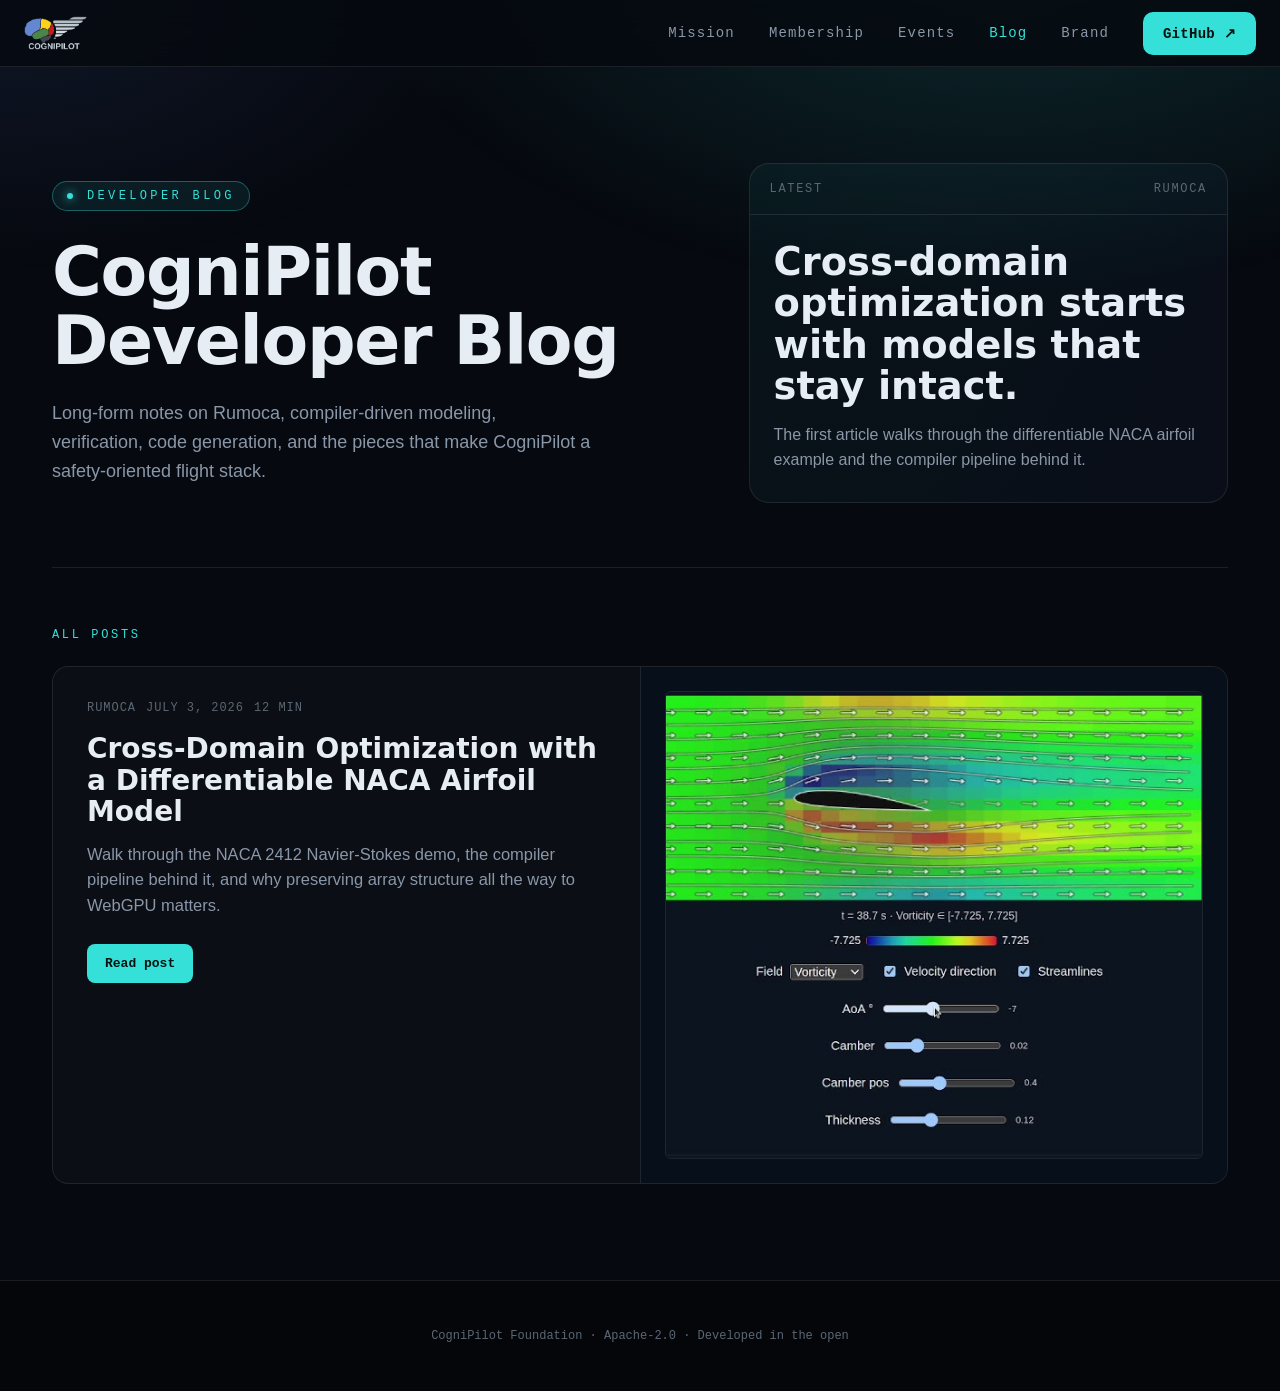
==== commit a7528936: "Add brand guidelines and logo downloads Signed-off-by: Benjamin Perseghetti <bperseghetti@rudislabs." ====
--- a/site/blog/index.html
+++ b/site/blog/index.html
@@ -358,6 +358,7 @@
         <a href="../membership/">Membership</a>
         <a href="../events/">Events</a>
         <a href="./" aria-current="page">Blog</a>
+        <a href="../brand/">Brand</a>
         <a class="github-link" href="https://github.com/CogniPilot" target="_blank" rel="noreferrer">GitHub &#8599;</a>
       </div>
     </nav>
